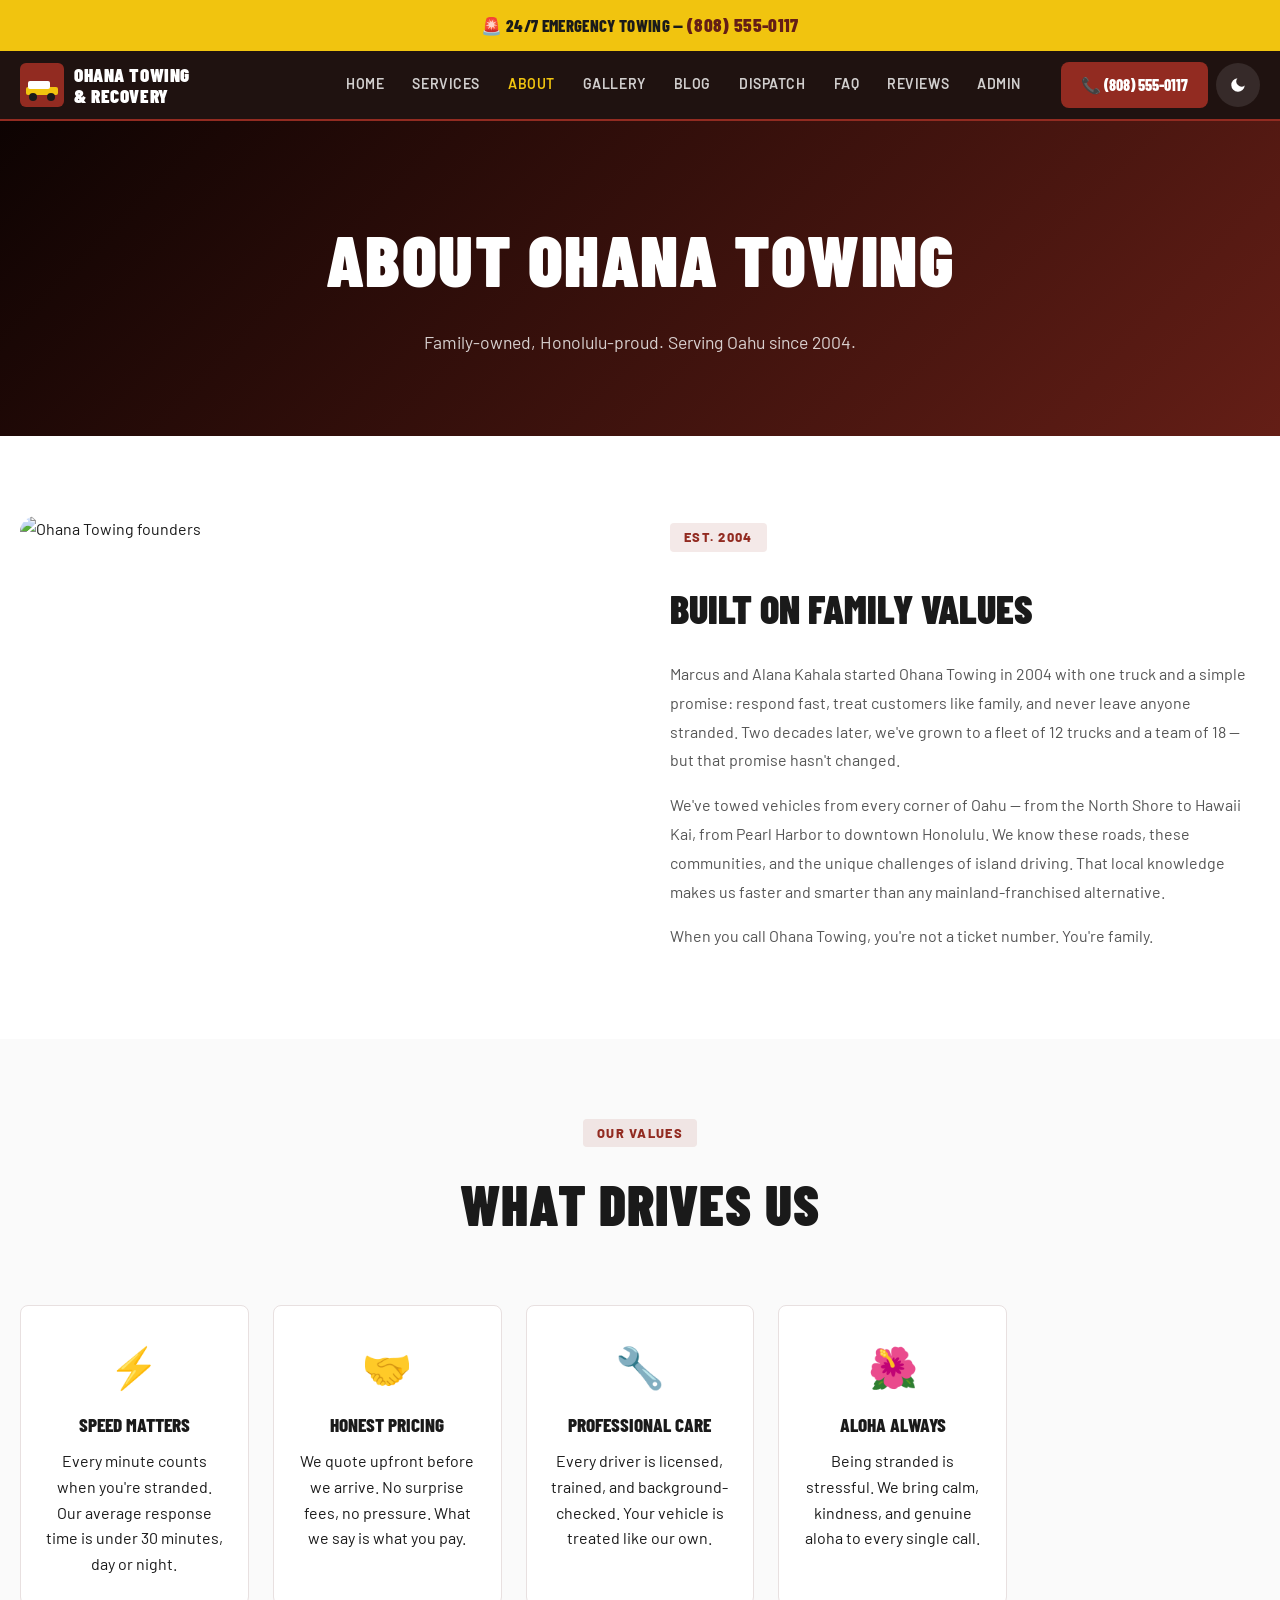
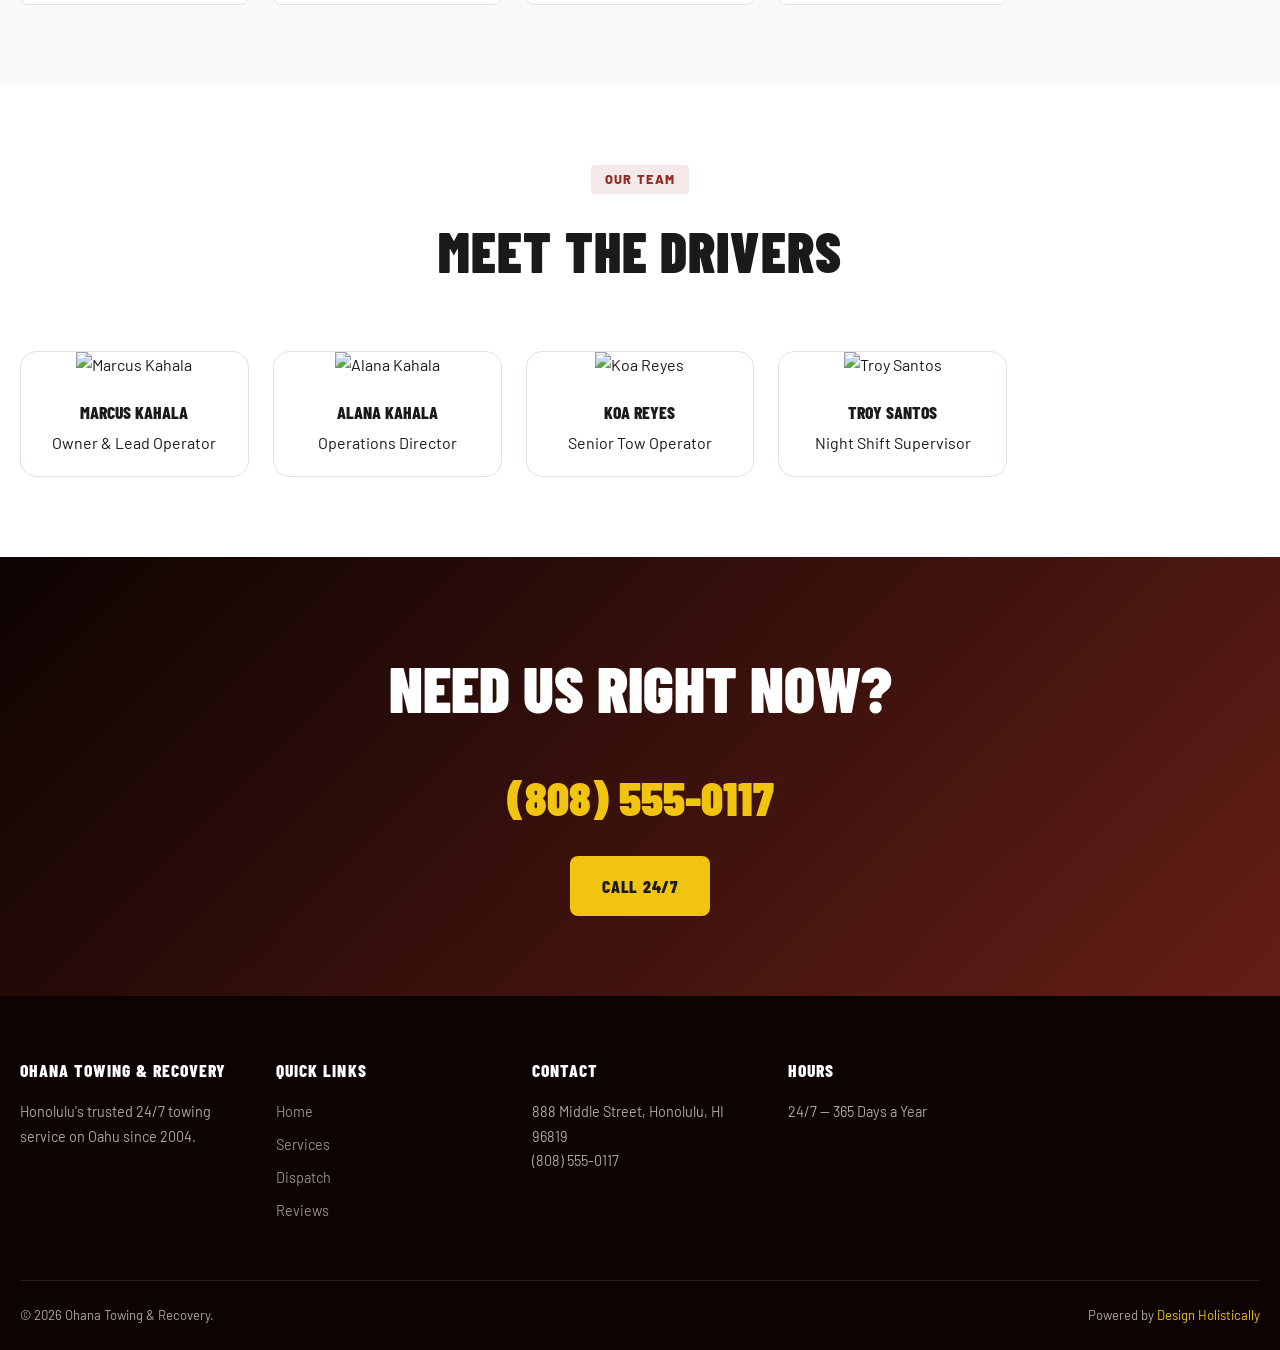
==== about.html @ ee23a266 "Initial commit: Ohana Towing & Recovery — Hawaii sample site (Honolulu, Oahu)" ====
<!DOCTYPE html>
<html lang="en" data-theme="light">
<head>
<meta charset="UTF-8"><meta name="viewport" content="width=device-width, initial-scale=1.0">
<title>About — Ohana Towing & Recovery | Honolulu, Oahu</title>
<link rel="stylesheet" href="css/style.css">
</head>
<body>
<div class="emergency-bar">🚨 24/7 EMERGENCY TOWING — <a href="tel:8085550117">(808) 555-0117</a></div>
<header class="site-header">
  <div class="header-inner">
    <a href="index.html" class="logo-wrap"><svg width="44" height="44" viewBox="0 0 44 44" fill="none"><rect width="44" height="44" rx="6" fill="#922B21"/><rect x="6" y="24" width="32" height="8" rx="2" fill="#F1C40F"/><rect x="8" y="18" width="22" height="8" rx="2" fill="white"/><circle cx="13" cy="34" r="4" fill="#1a1a1a"/><circle cx="31" cy="34" r="4" fill="#1a1a1a"/></svg><span>Ohana Towing<br>& Recovery</span></a>
    <nav class="nav-links"><a href="index.html">Home</a><a href="services.html">Services</a><a href="about.html" class="active">About</a><a href="gallery.html">Gallery</a><a href="blog.html">Blog</a><a href="booking.html">Dispatch</a><a href="faq.html">FAQ</a><a href="reviews.html">Reviews</a><a href="admin.html">Admin</a></nav>
    <div class="header-actions"><a href="tel:8085550117" class="btn-call">📞 (808) 555-0117</a><button class="btn-dark-toggle" id="darkToggle" aria-label="Toggle dark mode"><svg viewBox="0 0 24 24"><path d="M21 12.79A9 9 0 1111.21 3 7 7 0 0021 12.79z"/></svg></button><button class="hamburger" id="hamburger" aria-label="Open menu" aria-expanded="false"><span></span><span></span><span></span></button></div>
  </div>
</header>
<nav class="mobile-nav" id="mobileNav"><a href="index.html">Home</a><a href="services.html">Services</a><a href="about.html">About</a><a href="gallery.html">Gallery</a><a href="blog.html">Blog</a><a href="booking.html">Dispatch</a><a href="faq.html">FAQ</a><a href="reviews.html">Reviews</a><a href="admin.html">Admin</a></nav>

<div class="page-hero"><h1>About Ohana Towing</h1><p>Family-owned, Honolulu-proud. Serving Oahu since 2004.</p></div>

<section class="section">
  <div class="container">
    <div class="about-story fade-up">
      <img src="https://picsum.photos/600/450?random=1717" alt="Ohana Towing founders">
      <div>
        <div class="section-tag">Est. 2004</div>
        <h2 style="font-family:'Barlow Condensed',sans-serif;font-weight:900;font-size:2.5rem;text-transform:uppercase;margin:12px 0 20px">Built on Family Values</h2>
        <p style="color:var(--text-muted);line-height:1.8;margin-bottom:16px">Marcus and Alana Kahala started Ohana Towing in 2004 with one truck and a simple promise: respond fast, treat customers like family, and never leave anyone stranded. Two decades later, we've grown to a fleet of 12 trucks and a team of 18 — but that promise hasn't changed.</p>
        <p style="color:var(--text-muted);line-height:1.8;margin-bottom:16px">We've towed vehicles from every corner of Oahu — from the North Shore to Hawaii Kai, from Pearl Harbor to downtown Honolulu. We know these roads, these communities, and the unique challenges of island driving. That local knowledge makes us faster and smarter than any mainland-franchised alternative.</p>
        <p style="color:var(--text-muted);line-height:1.8">When you call Ohana Towing, you're not a ticket number. You're family.</p>
      </div>
    </div>
  </div>
</section>

<section class="section section-alt">
  <div class="container">
    <div class="section-header fade-up"><div class="section-tag">Our Values</div><h2>What Drives Us</h2></div>
    <div class="values-grid">
      <div class="value-card fade-up"><div class="value-icon">⚡</div><h3>Speed Matters</h3><p>Every minute counts when you're stranded. Our average response time is under 30 minutes, day or night.</p></div>
      <div class="value-card fade-up"><div class="value-icon">🤝</div><h3>Honest Pricing</h3><p>We quote upfront before we arrive. No surprise fees, no pressure. What we say is what you pay.</p></div>
      <div class="value-card fade-up"><div class="value-icon">🔧</div><h3>Professional Care</h3><p>Every driver is licensed, trained, and background-checked. Your vehicle is treated like our own.</p></div>
      <div class="value-card fade-up"><div class="value-icon">🌺</div><h3>Aloha Always</h3><p>Being stranded is stressful. We bring calm, kindness, and genuine aloha to every single call.</p></div>
    </div>
  </div>
</section>

<section class="section">
  <div class="container">
    <div class="section-header fade-up"><div class="section-tag">Our Team</div><h2>Meet the Drivers</h2></div>
    <div class="team-grid">
      <div class="team-card fade-up"><img src="https://picsum.photos/300/300?random=1718" alt="Marcus Kahala"><div class="team-card-body"><strong>Marcus Kahala</strong><span>Owner & Lead Operator</span></div></div>
      <div class="team-card fade-up"><img src="https://picsum.photos/300/300?random=1719" alt="Alana Kahala"><div class="team-card-body"><strong>Alana Kahala</strong><span>Operations Director</span></div></div>
      <div class="team-card fade-up"><img src="https://picsum.photos/300/300?random=1720" alt="Koa Reyes"><div class="team-card-body"><strong>Koa Reyes</strong><span>Senior Tow Operator</span></div></div>
      <div class="team-card fade-up"><img src="https://picsum.photos/300/300?random=1721" alt="Troy Santos"><div class="team-card-body"><strong>Troy Santos</strong><span>Night Shift Supervisor</span></div></div>
    </div>
  </div>
</section>

<section class="cta-section">
  <div class="container"><h2>Need Us Right Now?</h2><div class="cta-phone">(808) 555-0117</div><a href="tel:8085550117" class="btn btn-accent">Call 24/7</a></div>
</section>
<footer class="site-footer">
  <div class="footer-grid">
    <div class="footer-col"><h4>Ohana Towing & Recovery</h4><p>Honolulu's trusted 24/7 towing service on Oahu since 2004.</p></div>
    <div class="footer-col"><h4>Quick Links</h4><a href="index.html">Home</a><a href="services.html">Services</a><a href="booking.html">Dispatch</a><a href="reviews.html">Reviews</a></div>
    <div class="footer-col"><h4>Contact</h4><p>888 Middle Street, Honolulu, HI 96819<br>(808) 555-0117</p></div>
    <div class="footer-col"><h4>Hours</h4><p>24/7 — 365 Days a Year</p></div>
  </div>
  <div class="footer-bottom"><span>© 2026 Ohana Towing & Recovery.</span><span>Powered by <a href="https://designholistically.com" target="_blank">Design Holistically</a></span></div>
</footer>
<button class="back-to-top" id="backToTop" aria-label="Back to top">↑</button>
<script src="js/main.js"></script>
</body>
</html>
---- css/style.css ----
@import url('https://fonts.googleapis.com/css2?family=Barlow+Condensed:wght@600;700;800;900&family=Barlow:wght@400;500;600;700&display=swap');

:root {
  --primary: #922B21;
  --primary-dark: #641e16;
  --primary-light: #b03a2e;
  --accent: #F1C40F;
  --accent-dark: #d4ac0d;
  --bg: #ffffff;
  --bg-alt: #fafafa;
  --bg-card: #ffffff;
  --text: #1a1a1a;
  --text-muted: #555;
  --text-light: #777;
  --border: #e8e0e0;
  --shadow: 0 2px 16px rgba(146,43,33,0.08);
  --shadow-lg: 0 8px 40px rgba(146,43,33,0.15);
  --radius: 8px;
  --radius-lg: 16px;
  --header-h: 70px;
  --transition: 0.3s cubic-bezier(0.4,0,0.2,1);
}
[data-theme="dark"] {
  --bg: #120a08;
  --bg-alt: #1c1008;
  --bg-card: #2a1410;
  --text: #f5ede8;
  --text-muted: #c4a89a;
  --text-light: #8a6055;
  --border: #3d1e18;
  --shadow: 0 2px 16px rgba(0,0,0,0.3);
  --shadow-lg: 0 8px 40px rgba(0,0,0,0.4);
}
*, *::before, *::after { box-sizing: border-box; margin: 0; padding: 0; }
html { scroll-behavior: smooth; }
body { font-family: 'Barlow', sans-serif; background: var(--bg); color: var(--text); line-height: 1.6; transition: background var(--transition), color var(--transition); }

.emergency-bar { background: var(--accent); color: #1a1a1a; text-align: center; padding: 10px 20px; font-family: 'Barlow Condensed', sans-serif; font-weight: 800; font-size: 1.05rem; letter-spacing: 0.02em; }
.emergency-bar a { color: var(--primary-dark); text-decoration: none; font-size: 1.2rem; }

.site-header { position: sticky; top: 0; z-index: 1000; height: var(--header-h); background: rgba(20,6,4,0.95); backdrop-filter: blur(12px); border-bottom: 2px solid var(--primary); display: flex; align-items: center; }
.header-inner { width: 100%; max-width: 1280px; margin: 0 auto; padding: 0 20px; display: flex; align-items: center; gap: 16px; }
.logo-wrap { display: flex; align-items: center; gap: 10px; text-decoration: none; color: #fff; }
.logo-wrap span { font-family: 'Barlow Condensed', sans-serif; font-weight: 900; font-size: 1.2rem; line-height: 1.1; text-transform: uppercase; letter-spacing: 0.03em; }
.nav-links { display: flex; align-items: center; gap: 4px; margin-left: auto; }
.nav-links a { padding: 8px 12px; border-radius: 6px; text-decoration: none; color: rgba(255,255,255,0.8); font-weight: 600; font-size: 0.88rem; transition: all var(--transition); white-space: nowrap; text-transform: uppercase; letter-spacing: 0.04em; }
.nav-links a:hover, .nav-links a.active { color: var(--accent); }
.header-actions { display: flex; align-items: center; gap: 8px; margin-left: 12px; }
.btn-call { background: var(--primary); color: #fff; padding: 10px 20px; border-radius: var(--radius); font-family: 'Barlow Condensed', sans-serif; font-weight: 800; font-size: 1rem; text-decoration: none; display: inline-flex; align-items: center; gap: 6px; border: none; cursor: pointer; transition: background var(--transition); min-height: 44px; }
.btn-call:hover { background: var(--primary-dark); }
.btn-dark-toggle { width: 44px; height: 44px; border: none; background: rgba(255,255,255,0.1); border-radius: 50%; cursor: pointer; display: flex; align-items: center; justify-content: center; }
.btn-dark-toggle svg { width: 18px; height: 18px; fill: #fff; }
.hamburger { display: none; flex-direction: column; gap: 5px; background: none; border: none; cursor: pointer; padding: 10px; width: 44px; height: 44px; align-items: center; justify-content: center; }
.hamburger span { display: block; width: 22px; height: 2px; background: #fff; border-radius: 2px; transition: all var(--transition); }
.mobile-nav { display: none; position: fixed; inset: 0; top: var(--header-h); background: #140604; z-index: 999; padding: 24px 20px; flex-direction: column; gap: 8px; }
.mobile-nav.open { display: flex; }
.mobile-nav a { padding: 14px 16px; border-radius: var(--radius); text-decoration: none; color: #fff; font-weight: 700; font-size: 1.1rem; border: 1px solid rgba(255,255,255,0.1); text-transform: uppercase; }
.mobile-nav a:hover { background: var(--primary); border-color: var(--primary); }

.btn { display: inline-flex; align-items: center; justify-content: center; gap: 8px; padding: 16px 32px; border-radius: var(--radius); font-family: 'Barlow Condensed', sans-serif; font-weight: 800; font-size: 1.1rem; letter-spacing: 0.04em; cursor: pointer; text-decoration: none; border: none; transition: all var(--transition); min-height: 44px; text-transform: uppercase; }
.btn-primary { background: var(--primary); color: #fff; }
.btn-primary:hover { background: var(--primary-dark); transform: translateY(-2px); box-shadow: 0 6px 20px rgba(146,43,33,0.4); }
.btn-accent { background: var(--accent); color: #1a1a1a; }
.btn-accent:hover { background: var(--accent-dark); transform: translateY(-2px); }
.btn-outline { background: transparent; border: 2px solid var(--primary); color: var(--primary); }
.btn-outline:hover { background: var(--primary); color: #fff; }
.btn-ghost { background: rgba(255,255,255,0.15); color: #fff; border: 2px solid rgba(255,255,255,0.5); }
.btn-ghost:hover { background: rgba(255,255,255,0.25); }

.hero { min-height: 90vh; display: flex; align-items: center; background: linear-gradient(135deg, #0d0302 0%, var(--primary-dark) 50%, var(--primary) 100%); position: relative; overflow: hidden; }
.hero-bg { position: absolute; inset: 0; background-image: url('https://picsum.photos/1280/900?random=1701'); background-size: cover; background-position: center; opacity: 0.15; }
.hero-stripe { position: absolute; top: 0; bottom: 0; right: 0; width: 40%; background: var(--accent); opacity: 0.04; transform: skewX(-8deg) translateX(20%); }
.hero-content { position: relative; z-index: 2; max-width: 1280px; margin: 0 auto; padding: 80px 20px; }
.hero-emergency { display: inline-flex; align-items: center; gap: 8px; background: var(--accent); color: #1a1a1a; padding: 8px 20px; border-radius: 4px; font-family: 'Barlow Condensed', sans-serif; font-weight: 800; font-size: 1rem; margin-bottom: 24px; text-transform: uppercase; letter-spacing: 0.1em; }
.hero h1 { font-family: 'Barlow Condensed', sans-serif; font-weight: 900; font-size: clamp(3rem, 8vw, 6rem); color: #fff; line-height: 0.95; margin-bottom: 16px; text-transform: uppercase; letter-spacing: -0.01em; }
.hero h1 span { color: var(--accent); }
.hero p { font-size: 1.15rem; color: rgba(255,255,255,0.8); max-width: 520px; margin-bottom: 36px; }
.hero-ctas { display: flex; flex-wrap: wrap; gap: 12px; }
.hero-number { font-family: 'Barlow Condensed', sans-serif; font-size: 2.5rem; font-weight: 900; color: var(--accent); letter-spacing: 0.02em; margin-top: 48px; }
.hero-number-label { font-size: 0.85rem; color: rgba(255,255,255,0.6); text-transform: uppercase; letter-spacing: 0.1em; }

.section { padding: 80px 20px; }
.section-alt { background: var(--bg-alt); }
.container { max-width: 1280px; margin: 0 auto; }
.section-header { text-align: center; margin-bottom: 56px; }
.section-tag { display: inline-block; background: rgba(146,43,33,0.1); color: var(--primary); padding: 4px 14px; border-radius: 4px; font-size: 0.8rem; font-weight: 800; text-transform: uppercase; letter-spacing: 0.1em; margin-bottom: 12px; }
.section-header h2 { font-family: 'Barlow Condensed', sans-serif; font-weight: 900; font-size: clamp(2rem, 5vw, 3.5rem); text-transform: uppercase; letter-spacing: 0.02em; margin-bottom: 12px; }
.section-header p { color: var(--text-muted); font-size: 1.05rem; max-width: 560px; margin: 0 auto; }

.service-card { background: var(--bg-card); border: 1px solid var(--border); border-radius: var(--radius-lg); overflow: hidden; transition: transform var(--transition), box-shadow var(--transition); }
.service-card:hover { transform: translateY(-4px); box-shadow: var(--shadow-lg); }
.service-card-img { width: 100%; height: 200px; object-fit: cover; }
.service-card-body { padding: 24px; }
.service-card-body h3 { font-family: 'Barlow Condensed', sans-serif; font-weight: 800; font-size: 1.4rem; text-transform: uppercase; margin-bottom: 8px; }
.service-card-body p { color: var(--text-muted); font-size: 0.95rem; line-height: 1.6; }
.price-badge { display: inline-block; background: var(--primary); color: #fff; padding: 4px 14px; border-radius: 4px; font-weight: 800; font-size: 0.85rem; margin-top: 12px; font-family: 'Barlow Condensed', sans-serif; letter-spacing: 0.05em; }

.grid-3 { display: grid; grid-template-columns: repeat(auto-fill, minmax(280px, 1fr)); gap: 24px; }
.grid-2 { display: grid; grid-template-columns: repeat(auto-fill, minmax(380px, 1fr)); gap: 28px; }

.testimonial-card { background: var(--bg-card); border: 1px solid var(--border); border-radius: var(--radius-lg); padding: 28px; }
.stars { color: var(--accent); font-size: 1.1rem; margin-bottom: 12px; }
.testimonial-card p { color: var(--text-muted); font-style: italic; margin-bottom: 20px; line-height: 1.7; }
.testi-author { display: flex; align-items: center; gap: 12px; }
.testi-author img { width: 48px; height: 48px; border-radius: 50%; object-fit: cover; }
.testi-author strong { font-weight: 700; font-size: 0.95rem; }
.testi-author span { font-size: 0.82rem; color: var(--text-light); }

.page-hero { background: linear-gradient(135deg, #0d0302, var(--primary-dark)); padding: 80px 20px; text-align: center; color: #fff; }
.page-hero h1 { font-family: 'Barlow Condensed', sans-serif; font-weight: 900; font-size: clamp(2.5rem, 6vw, 4.5rem); text-transform: uppercase; letter-spacing: 0.02em; margin-bottom: 12px; }
.page-hero p { font-size: 1.1rem; opacity: 0.8; max-width: 500px; margin: 0 auto; }

.gallery-grid { display: grid; grid-template-columns: repeat(auto-fill, minmax(260px, 1fr)); gap: 16px; }
.gallery-item { border-radius: var(--radius); overflow: hidden; aspect-ratio: 4/3; position: relative; cursor: pointer; }
.gallery-item img { width: 100%; height: 100%; object-fit: cover; transition: transform 0.4s ease; }
.gallery-item:hover img { transform: scale(1.05); }
.gallery-overlay { position: absolute; inset: 0; background: rgba(146,43,33,0.75); opacity: 0; display: flex; align-items: center; justify-content: center; color: #fff; font-weight: 700; font-size: 0.9rem; transition: opacity var(--transition); font-family: 'Barlow Condensed', sans-serif; text-transform: uppercase; letter-spacing: 0.08em; }
.gallery-item:hover .gallery-overlay { opacity: 1; }

.faq-item { border: 1px solid var(--border); border-radius: var(--radius); margin-bottom: 12px; overflow: hidden; }
.faq-question { padding: 18px 20px; cursor: pointer; display: flex; justify-content: space-between; align-items: center; font-weight: 700; background: var(--bg-card); transition: background var(--transition); }
.faq-question:hover { background: var(--bg-alt); }
.faq-answer { padding: 0 20px; max-height: 0; overflow: hidden; transition: max-height 0.4s ease, padding 0.3s; color: var(--text-muted); line-height: 1.7; font-size: 0.95rem; }
.faq-answer.open { max-height: 400px; padding: 16px 20px; }
.faq-icon { font-size: 1.2rem; color: var(--primary); transition: transform var(--transition); }
.faq-item.open .faq-icon { transform: rotate(45deg); }

.review-card { background: var(--bg-card); border: 1px solid var(--border); border-radius: var(--radius-lg); padding: 24px; }
.review-platform { font-size: 0.8rem; color: var(--text-light); margin-bottom: 8px; }
.review-text { color: var(--text-muted); font-style: italic; margin: 12px 0 16px; line-height: 1.7; font-size: 0.95rem; }
.reviewer { display: flex; align-items: center; gap: 10px; }
.reviewer img { width: 44px; height: 44px; border-radius: 50%; object-fit: cover; }

.booking-steps { display: flex; justify-content: center; gap: 0; margin-bottom: 48px; flex-wrap: wrap; }
.step-indicator { display: flex; align-items: center; }
.step-dot { width: 36px; height: 36px; border-radius: 50%; display: flex; align-items: center; justify-content: center; font-weight: 800; font-size: 0.85rem; border: 2px solid var(--border); background: var(--bg-card); color: var(--text-muted); transition: all var(--transition); }
.step-dot.active { background: var(--primary); border-color: var(--primary); color: #fff; }
.step-dot.done { background: var(--accent); border-color: var(--accent); color: #1a1a1a; }
.step-line { width: 60px; height: 2px; background: var(--border); }
.step-line.done { background: var(--accent); }
.booking-form-wrap { max-width: 640px; margin: 0 auto; background: var(--bg-card); border: 1px solid var(--border); border-radius: var(--radius-lg); padding: 40px 32px; }
.form-step { display: none; }
.form-step.active { display: block; }
.form-step h3 { font-family: 'Barlow Condensed', sans-serif; font-weight: 900; font-size: 1.8rem; text-transform: uppercase; margin-bottom: 24px; }
.form-group { margin-bottom: 20px; }
.form-group label { display: block; font-weight: 700; margin-bottom: 6px; font-size: 0.9rem; text-transform: uppercase; letter-spacing: 0.04em; font-size: 0.82rem; }
.form-group input, .form-group select, .form-group textarea { width: 100%; padding: 12px 16px; border: 1px solid var(--border); border-radius: var(--radius); background: var(--bg); color: var(--text); font-size: 0.95rem; font-family: inherit; transition: border-color var(--transition); }
.form-group input:focus, .form-group select:focus, .form-group textarea:focus { outline: none; border-color: var(--primary); }
.service-options { display: grid; grid-template-columns: 1fr 1fr; gap: 12px; }
.service-opt { border: 2px solid var(--border); border-radius: var(--radius); padding: 16px; cursor: pointer; transition: all var(--transition); text-align: center; }
.service-opt:hover, .service-opt.selected { border-color: var(--primary); background: rgba(146,43,33,0.05); }
.service-opt strong { display: block; font-weight: 800; font-size: 0.95rem; margin-bottom: 4px; }
.service-opt span { font-size: 0.8rem; color: var(--text-muted); }
.form-nav { display: flex; gap: 12px; margin-top: 28px; }

.cta-section { background: linear-gradient(135deg, #0d0302, var(--primary-dark)); color: #fff; padding: 80px 20px; text-align: center; }
.cta-section h2 { font-family: 'Barlow Condensed', sans-serif; font-weight: 900; font-size: clamp(2.5rem, 5vw, 4rem); text-transform: uppercase; margin-bottom: 16px; }
.cta-section p { font-size: 1.1rem; opacity: 0.8; margin-bottom: 36px; }
.cta-phone { font-family: 'Barlow Condensed', sans-serif; font-size: 3rem; font-weight: 900; color: var(--accent); margin: 20px 0; }

.about-story { display: grid; grid-template-columns: 1fr 1fr; gap: 60px; align-items: center; }
.about-story img { width: 100%; border-radius: var(--radius-lg); aspect-ratio: 4/3; object-fit: cover; }
.values-grid { display: grid; grid-template-columns: repeat(auto-fill, minmax(220px, 1fr)); gap: 24px; }
.value-card { background: var(--bg-card); border: 1px solid var(--border); border-radius: var(--radius); padding: 28px 24px; text-align: center; }
.value-icon { font-size: 2.5rem; margin-bottom: 12px; }
.value-card h3 { font-family: 'Barlow Condensed', sans-serif; font-weight: 800; text-transform: uppercase; margin-bottom: 8px; font-size: 1.2rem; }
.team-grid { display: grid; grid-template-columns: repeat(auto-fill, minmax(220px, 1fr)); gap: 24px; }
.team-card { background: var(--bg-card); border: 1px solid var(--border); border-radius: var(--radius-lg); overflow: hidden; text-align: center; }
.team-card img { width: 100%; height: 220px; object-fit: cover; }
.team-card-body { padding: 20px; }
.team-card-body strong { display: block; font-family: 'Barlow Condensed', sans-serif; font-weight: 800; text-transform: uppercase; margin-bottom: 4px; font-size: 1.1rem; }

.article-hero { height: 400px; position: relative; overflow: hidden; }
.article-hero img { width: 100%; height: 100%; object-fit: cover; }
.article-hero-overlay { position: absolute; inset: 0; background: linear-gradient(to top, rgba(0,0,0,0.8), transparent); display: flex; align-items: flex-end; padding: 40px; }
.article-hero-overlay h1 { font-family: 'Barlow Condensed', sans-serif; font-weight: 900; font-size: clamp(1.8rem, 4vw, 3rem); color: #fff; max-width: 800px; line-height: 1.15; text-transform: uppercase; letter-spacing: 0.02em; }
.article-body { max-width: 760px; margin: 0 auto; padding: 48px 20px; }
.article-body h2 { font-family: 'Barlow Condensed', sans-serif; font-weight: 800; font-size: 1.8rem; margin: 32px 0 12px; text-transform: uppercase; }
.article-body p { color: var(--text-muted); line-height: 1.8; margin-bottom: 20px; }
.article-body ul { color: var(--text-muted); padding-left: 28px; margin-bottom: 20px; line-height: 1.8; }
.article-meta { display: flex; gap: 16px; flex-wrap: wrap; align-items: center; padding: 20px 0; border-bottom: 1px solid var(--border); margin-bottom: 32px; }
.blog-cat { background: rgba(146,43,33,0.1); color: var(--primary); padding: 3px 10px; border-radius: 4px; font-size: 0.78rem; font-weight: 700; text-transform: uppercase; }
.blog-date { font-size: 0.82rem; color: var(--text-light); }
.article-img-mid { width: 100%; border-radius: var(--radius); margin: 24px 0; aspect-ratio: 16/9; object-fit: cover; }

.blog-card { background: var(--bg-card); border: 1px solid var(--border); border-radius: var(--radius-lg); overflow: hidden; transition: transform var(--transition), box-shadow var(--transition); }
.blog-card:hover { transform: translateY(-4px); box-shadow: var(--shadow-lg); }
.blog-card img { width: 100%; height: 220px; object-fit: cover; }
.blog-card-body { padding: 24px; }
.blog-card-body h3 { font-family: 'Barlow Condensed', sans-serif; font-weight: 800; font-size: 1.2rem; margin-bottom: 8px; text-transform: uppercase; }
.blog-card-body p { color: var(--text-muted); font-size: 0.9rem; }
.blog-card-body a { display: inline-flex; align-items: center; gap: 6px; color: var(--primary); font-weight: 700; text-decoration: none; margin-top: 14px; font-size: 0.9rem; text-transform: uppercase; }

.site-footer { background: #0d0302; color: rgba(255,255,255,0.65); padding: 60px 20px 24px; }
.footer-grid { display: grid; grid-template-columns: repeat(auto-fill, minmax(200px, 1fr)); gap: 40px; max-width: 1280px; margin: 0 auto 48px; }
.footer-col h4 { font-family: 'Barlow Condensed', sans-serif; font-weight: 800; color: #fff; margin-bottom: 16px; font-size: 1.1rem; text-transform: uppercase; letter-spacing: 0.06em; }
.footer-col a { display: block; color: rgba(255,255,255,0.55); text-decoration: none; margin-bottom: 10px; font-size: 0.9rem; transition: color var(--transition); }
.footer-col a:hover { color: var(--accent); }
.footer-col p { font-size: 0.9rem; line-height: 1.7; }
.footer-bottom { max-width: 1280px; margin: 0 auto; padding-top: 24px; border-top: 1px solid rgba(255,255,255,0.1); display: flex; justify-content: space-between; align-items: center; flex-wrap: wrap; gap: 12px; font-size: 0.82rem; }
.footer-bottom a { color: var(--accent); text-decoration: none; }

.back-to-top { position: fixed; bottom: 28px; right: 28px; width: 44px; height: 44px; background: var(--primary); color: #fff; border: none; border-radius: 4px; cursor: pointer; display: flex; align-items: center; justify-content: center; font-size: 1.2rem; opacity: 0; transform: translateY(20px); transition: all var(--transition); z-index: 900; box-shadow: var(--shadow-lg); }
.back-to-top.visible { opacity: 1; transform: translateY(0); }
.back-to-top:hover { background: var(--primary-dark); }

.fade-up { opacity: 0; transform: translateY(30px); transition: opacity 0.6s ease, transform 0.6s ease; }
.fade-up.visible { opacity: 1; transform: translateY(0); }
.fade-left { opacity: 0; transform: translateX(-30px); transition: opacity 0.6s ease, transform 0.6s ease; }
.fade-left.visible { opacity: 1; transform: translateX(0); }

.login-overlay { position: fixed; inset: 0; background: var(--bg); z-index: 9999; display: flex; align-items: center; justify-content: center; }
.login-box { background: var(--bg-card); border: 1px solid var(--border); border-radius: var(--radius-lg); padding: 48px 40px; width: 100%; max-width: 420px; text-align: center; }
.login-box h2 { font-family: 'Barlow Condensed', sans-serif; font-weight: 900; font-size: 2rem; text-transform: uppercase; margin-bottom: 8px; }
.admin-layout { display: flex; }
.admin-sidebar { width: 240px; background: var(--bg-card); border-right: 1px solid var(--border); min-height: 100vh; padding: 24px 0; flex-shrink: 0; }
.admin-main { flex: 1; padding: 32px; overflow-x: auto; }
.admin-nav a { display: flex; align-items: center; gap: 10px; padding: 12px 20px; color: var(--text-muted); text-decoration: none; font-weight: 600; font-size: 0.9rem; transition: all var(--transition); }
.admin-nav a:hover, .admin-nav a.active { color: var(--primary); background: rgba(146,43,33,0.08); border-left: 3px solid var(--primary); }
.stat-card { background: var(--bg-card); border: 1px solid var(--border); border-radius: var(--radius); padding: 20px 24px; }
.stat-card .val { font-family: 'Barlow Condensed', sans-serif; font-weight: 900; font-size: 2rem; color: var(--primary); }
.stat-card .label { font-size: 0.85rem; color: var(--text-muted); margin-top: 4px; }
.admin-table { width: 100%; border-collapse: collapse; background: var(--bg-card); font-size: 0.9rem; }
.admin-table th { background: var(--bg-alt); padding: 12px 16px; text-align: left; font-weight: 700; font-size: 0.82rem; text-transform: uppercase; letter-spacing: 0.04em; color: var(--text-muted); }
.admin-table td { padding: 12px 16px; border-top: 1px solid var(--border); }
.badge { display: inline-block; padding: 3px 10px; border-radius: 4px; font-size: 0.78rem; font-weight: 700; }
.badge-green { background: rgba(39,174,96,0.1); color: #1a7a42; }
.badge-yellow { background: rgba(241,196,15,0.15); color: #8a6a00; }
.badge-red { background: rgba(146,43,33,0.1); color: var(--primary); }

@media (max-width: 768px) {
  .nav-links { display: none; }
  .hamburger { display: flex; }
  .about-story { grid-template-columns: 1fr; gap: 32px; }
  .service-options { grid-template-columns: 1fr; }
  .admin-sidebar { display: none; }
  .booking-form-wrap { padding: 28px 20px; }
  .grid-2 { grid-template-columns: 1fr; }
  .step-line { width: 30px; }
  .footer-bottom { flex-direction: column; text-align: center; }
}
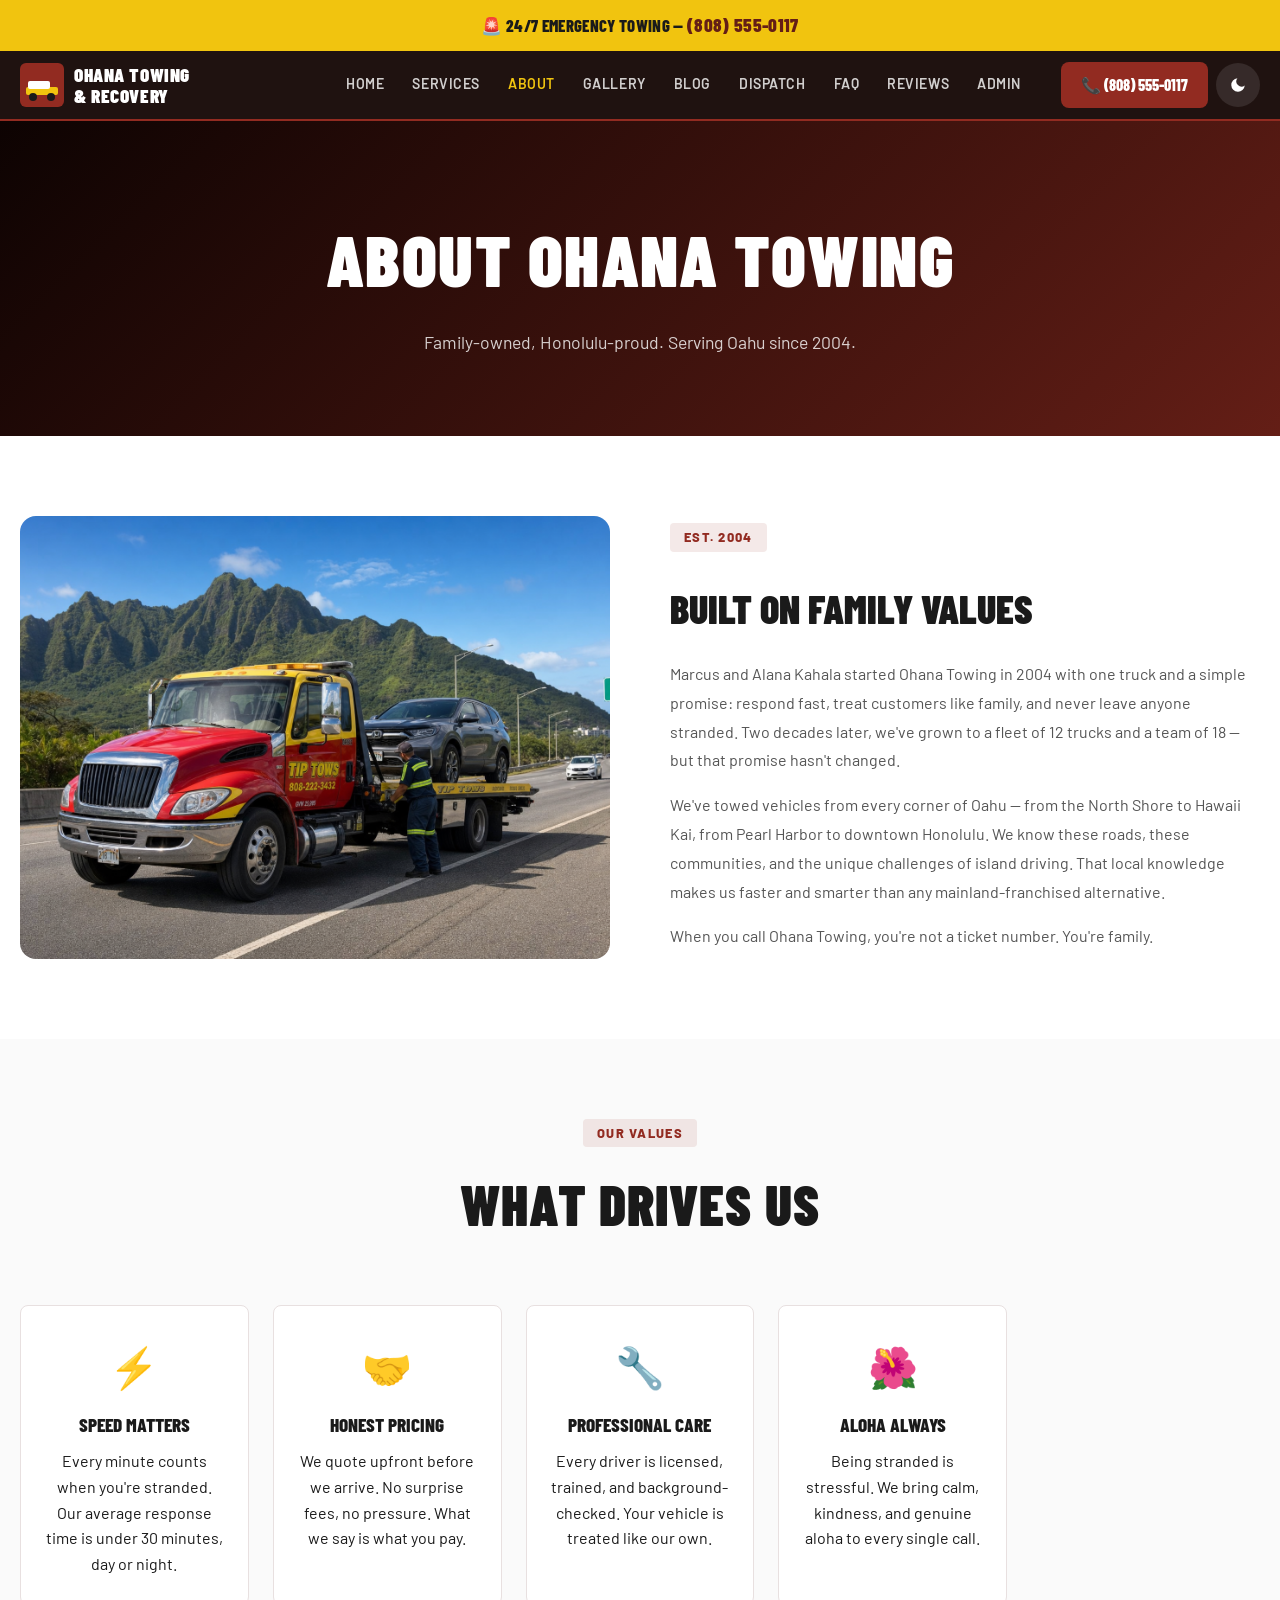
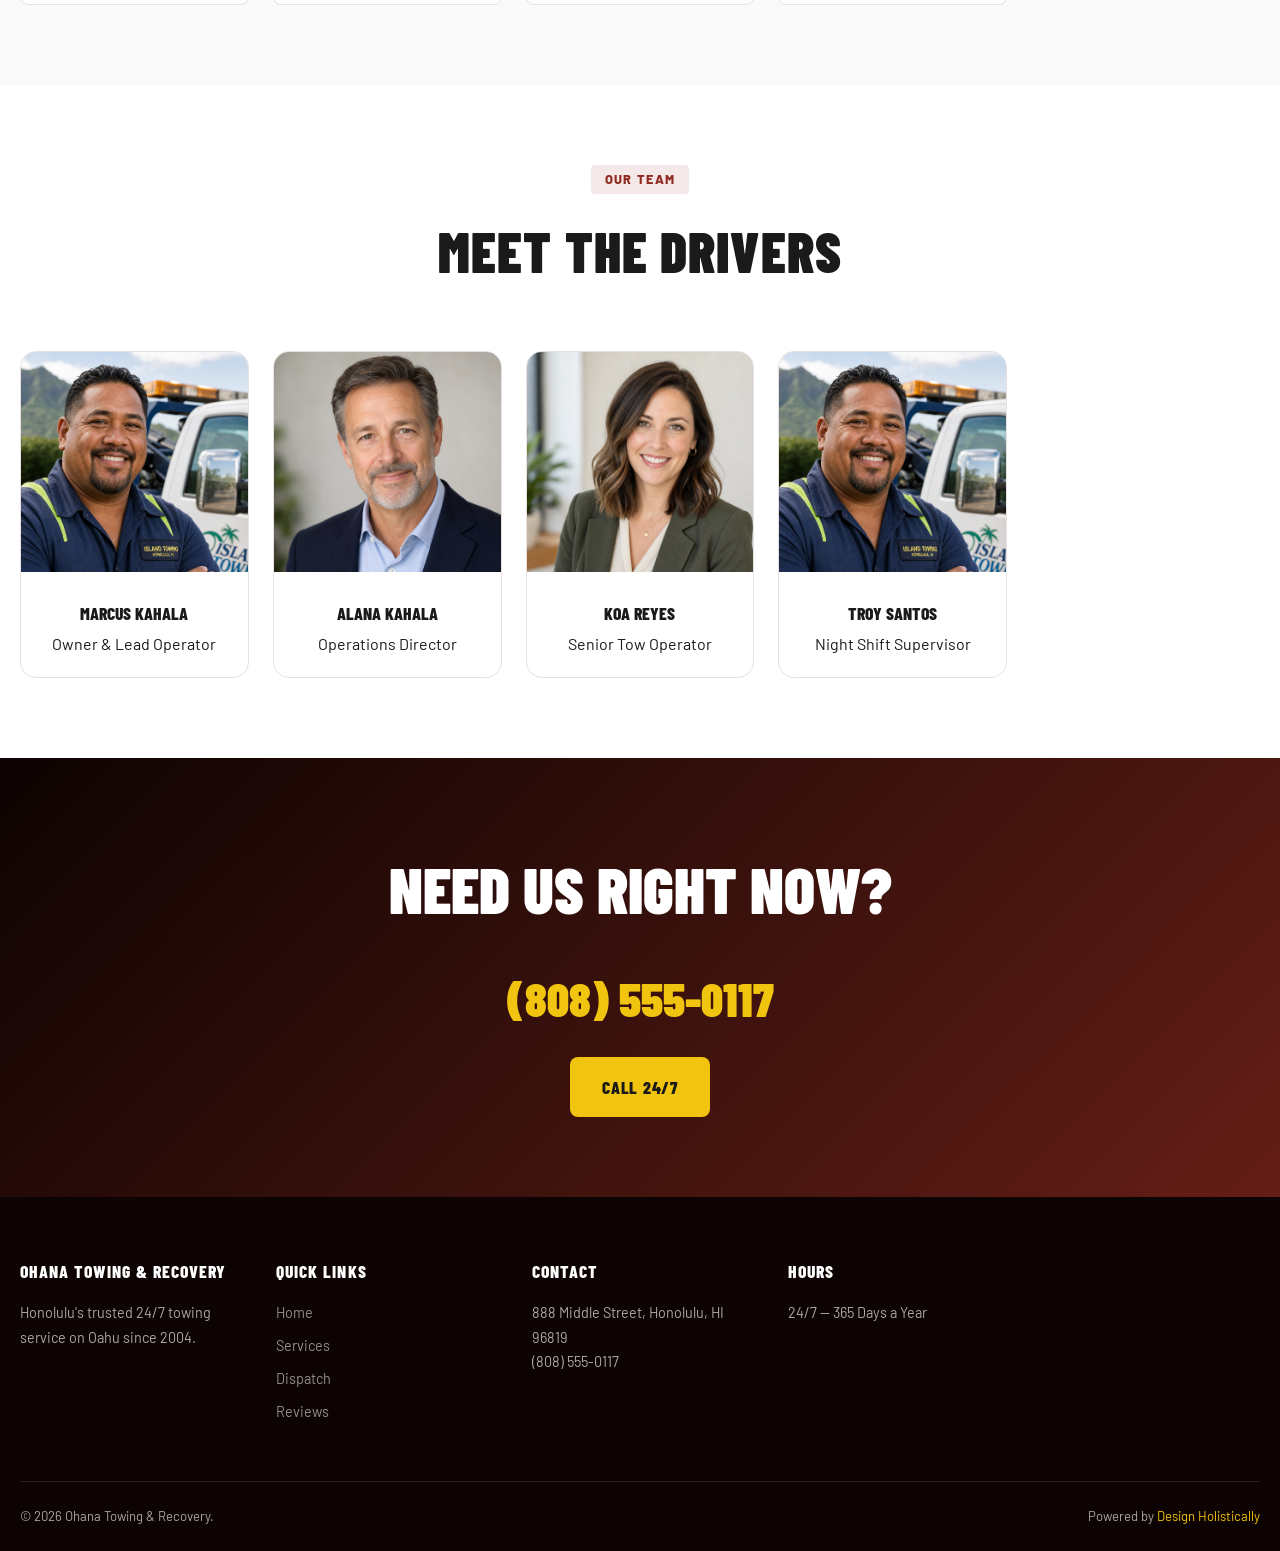
==== commit fe6fa932: "Initial commit: Ohana Towing & Recovery — Hawaii sample site (Honolulu, Oahu)" ====
--- a/about.html
+++ b/about.html
@@ -21,7 +21,7 @@
 <section class="section">
   <div class="container">
     <div class="about-story fade-up">
-      <img src="https://picsum.photos/600/450?random=1717" alt="Ohana Towing founders">
+      <img src="images/hero.png" alt="Ohana Towing founders">
       <div>
         <div class="section-tag">Est. 2004</div>
         <h2 style="font-family:'Barlow Condensed',sans-serif;font-weight:900;font-size:2.5rem;text-transform:uppercase;margin:12px 0 20px">Built on Family Values</h2>
@@ -49,10 +49,10 @@
   <div class="container">
     <div class="section-header fade-up"><div class="section-tag">Our Team</div><h2>Meet the Drivers</h2></div>
     <div class="team-grid">
-      <div class="team-card fade-up"><img src="https://picsum.photos/300/300?random=1718" alt="Marcus Kahala"><div class="team-card-body"><strong>Marcus Kahala</strong><span>Owner & Lead Operator</span></div></div>
-      <div class="team-card fade-up"><img src="https://picsum.photos/300/300?random=1719" alt="Alana Kahala"><div class="team-card-body"><strong>Alana Kahala</strong><span>Operations Director</span></div></div>
-      <div class="team-card fade-up"><img src="https://picsum.photos/300/300?random=1720" alt="Koa Reyes"><div class="team-card-body"><strong>Koa Reyes</strong><span>Senior Tow Operator</span></div></div>
-      <div class="team-card fade-up"><img src="https://picsum.photos/300/300?random=1721" alt="Troy Santos"><div class="team-card-body"><strong>Troy Santos</strong><span>Night Shift Supervisor</span></div></div>
+      <div class="team-card fade-up"><img src="images/avatar-1.png" alt="Marcus Kahala"><div class="team-card-body"><strong>Marcus Kahala</strong><span>Owner & Lead Operator</span></div></div>
+      <div class="team-card fade-up"><img src="images/avatar-2.png" alt="Alana Kahala"><div class="team-card-body"><strong>Alana Kahala</strong><span>Operations Director</span></div></div>
+      <div class="team-card fade-up"><img src="images/avatar-3.png" alt="Koa Reyes"><div class="team-card-body"><strong>Koa Reyes</strong><span>Senior Tow Operator</span></div></div>
+      <div class="team-card fade-up"><img src="images/avatar-1.png" alt="Troy Santos"><div class="team-card-body"><strong>Troy Santos</strong><span>Night Shift Supervisor</span></div></div>
     </div>
   </div>
 </section>
